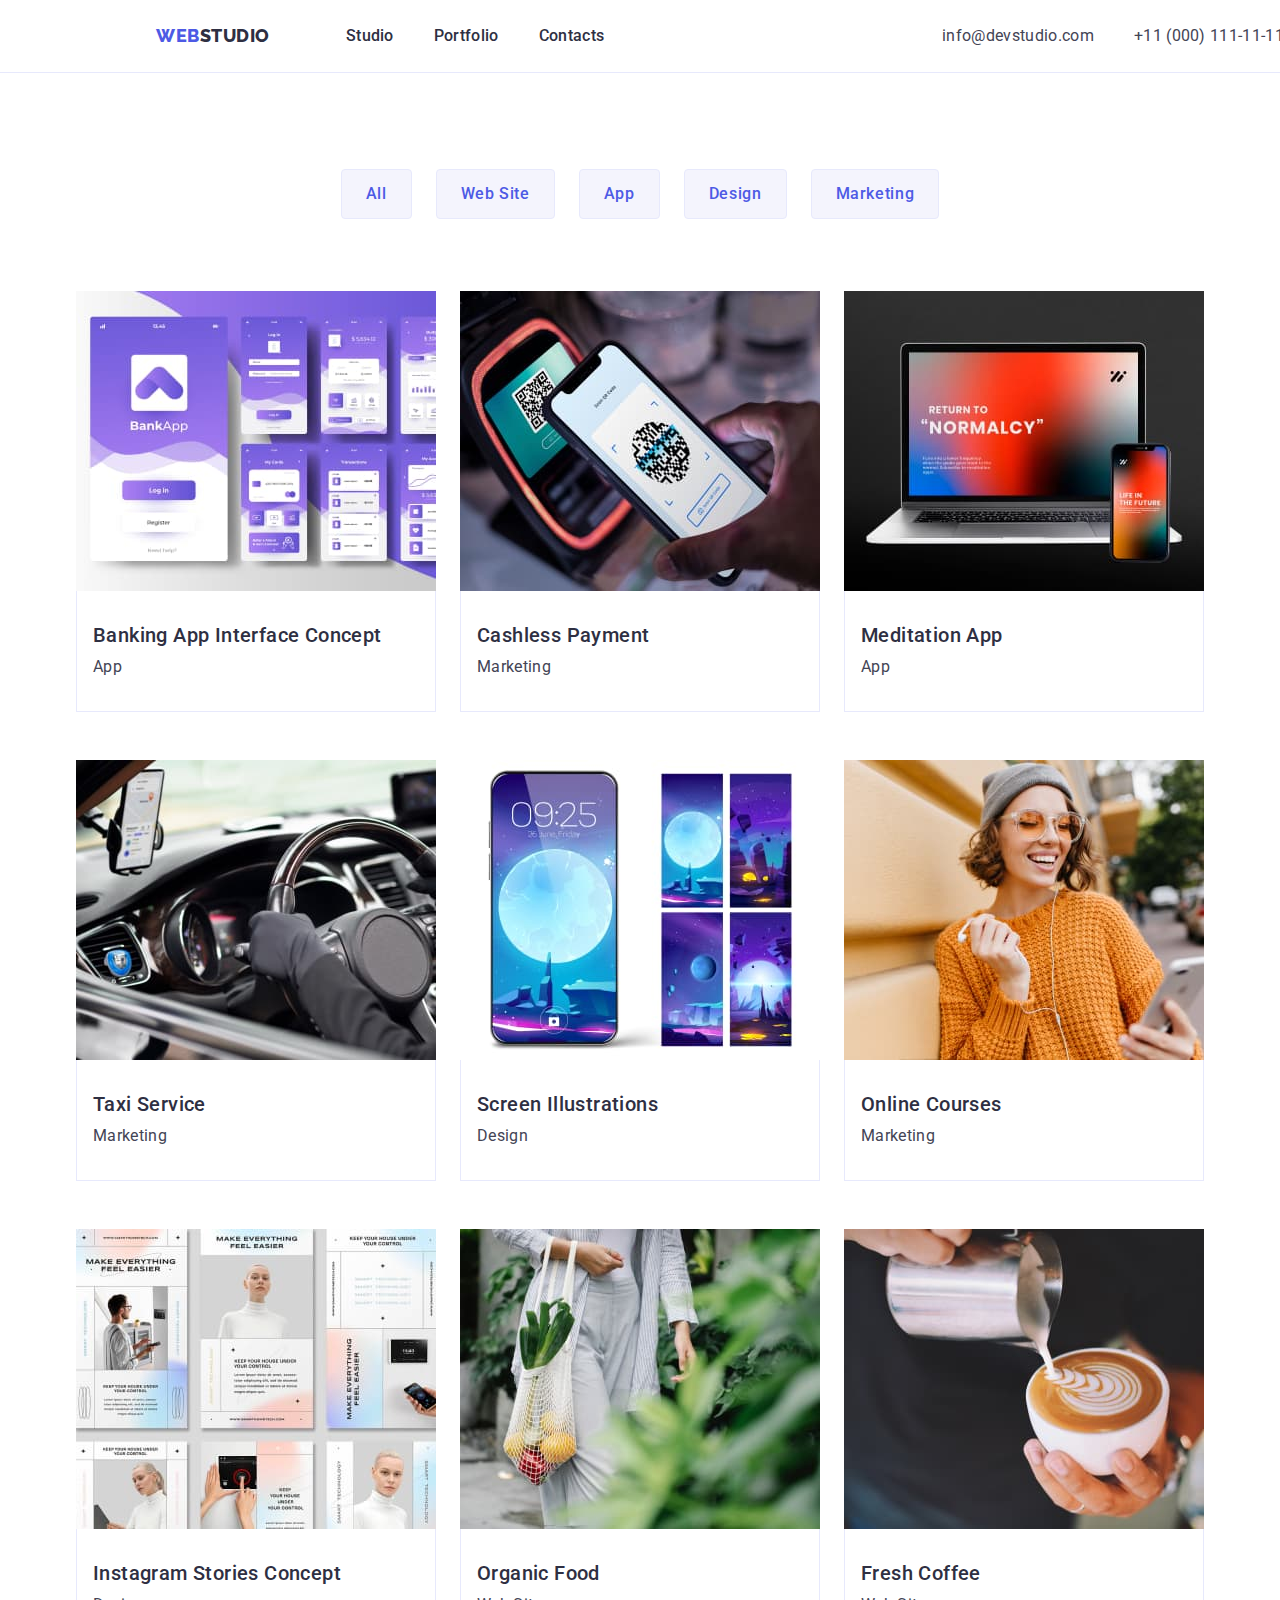
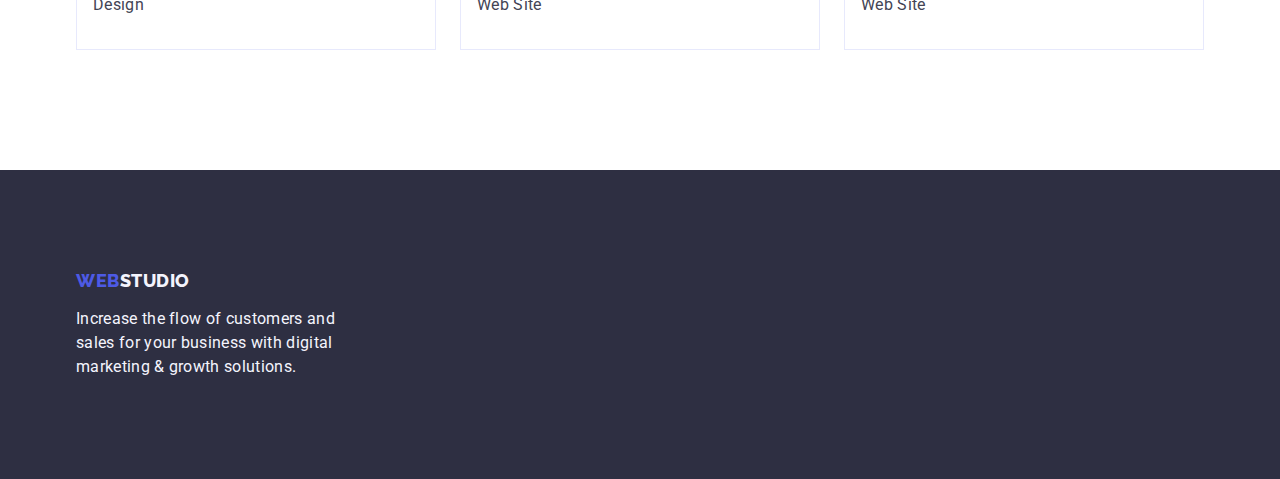
==== portfolio.html @ 5a043e8c "new age" ====
<!DOCTYPE html>
<html lang="en">
<head>
    <meta charset="UTF-8">
    <meta http-equiv="X-UA-Compatible" content="IE=edge">
    <meta name="viewport" content="width=device-width, initial-scale=1.0">
    <title>Portfolio</title>
    <link rel="preconnect" href="https://fonts.googleapis.com">
<link rel="preconnect" href="https://fonts.gstatic.com" crossorigin>
<link href="https://fonts.googleapis.com/css2?family=Montserrat:wght@400;700&family=Raleway:wght@800&family=Roboto:wght@400;500;700&display=swap" rel="stylesheet">
<link rel="stylesheet" href="https://cdn.jsdelivr.net/npm/modern-normalize@2.0.0/modern-normalize.min.css">
    <link rel="stylesheet" href="./css/styles.css" />
</head>
    <body class="body">
        <header class="header">
            <div class="container flex">
            <nav class="navigation ">
            <a href="./index.html" class="first-logo logo-text link">Web<span class="second-logo link">Studio</span></a>
                <ul class="header-list list" >
                    <li class="nav-item"><a href="./index.html" class="link-list link">Studio</a></li>
                    <li class="nav-item"><a href="./portfolio.html" class="link-list link">Portfolio</a></li>
                    <li class="nav-item"><a href="" class="link-list link">Contacts</a></li>
                </ul>
            </nav>
            <address class="adress">
                <ul class="adress-list list">
                <li class="adress-list-item "><a href="mailto:info@devstudio.com" class="contact-adress-link link adress-link ">info@devstudio.com</a></li>
    
            <li class="adress-list-item"><a href="tel:+110001111111" class="contact-adress-link link adress-link ">+11 (000) 111-11-11</a></li>
            </ul>
            </address></div>
        </header>
    <main class="main-content">
        <section class="content  ">
            <div class="button-box container  ">
        <h1 class="visually-hidden">Portfolio cards</h1>
    <ul class="content-button-list flex  list">
        <li class="content-button-item"><button type="button" class="content-button ">All</button></li>
        <li class="content-button-item"><button type="button" class="content-button ">Web Site</button></li>
        <li class="content-button-item"><button type="button" class="content-button ">App</button></li>
        <li class="content-button-item"><button type="button" class="content-button ">Design</button></li>
        <li class="content-button-item"><button type="button" class="content-button ">Marketing</button></li>
    </ul>
    <ul class="content-list flex list">
        <li class="content-item">
            <a href="" class="content-link link"><img src="./images/bank-illustrations.jpg" alt="interface-concept" width="360" class="content-img ">
            <div class="content-box"> <h2 class="content-title  title-list" >Banking App Interface Concept</h2>
                <p class="content-text  text-list">App</p></div></a>
        </li>
        <li class="content-item">
            <a href="" class="content-link link"><img src="./images/payment.jpg" alt="mobile payment" width="360" class="content-img ">
                <div class="content-box"><h2 class="content-title  title-list">Cashless Payment</h2>
                <p class="content-text  text-list">Marketing</p></div></a>
            
        </li>
        <li class="content-item">
        <a href="" class="content-link link"> <img src="./images/meditation.jpg" alt="macbook and iphone" width="360" class="content-img ">
            <div class="content-box">
                <h2 class="content-title  title-list">Meditation App</h2>
            <p class="content-text  text-list">App</p></div></a>       
        </li>
    
        <li class="content-item">
        <a href="" class="content-link link"><img src="./images/driver.jpg" alt="car steering wheel" width="360" class="content-img ">
            <div class="content-box">
                <h2 class="content-title  title-list">Taxi Service</h2>
            <p class="content-text  text-list">Marketing</p></div></a> 
        </li>
        <li class="content-item">
            <a href="" class="content-link link"><img src="./images/scr-illustration.jpg" alt="screen illustrations" width="360" class="content-img ">
                <div class="content-box"><h2 class="content-title  title-list">Screen Illustrations</h2>
                <p class="content-text  text-list">Design</p></div></a>
            
        </li>
        <li class="content-item">
            <a href="" class="content-link link"><img src="./images/courses.jpg" alt="woman and iphone" width="360" class="content-img ">
                <div class="content-box"><h2 class="content-title title-list">Online Courses</h2>
                <p class="content-text text-list">Marketing</p></div></a>
        </li>
        <li class="content-item">
            <a href="" class="content-link link"><img src="./images/insta-stories.jpg" alt="stories-concept" width="360" class="content-img ">
                <div class="content-box"><h2 class="content-title  title-list">Instagram Stories Concept</h2>
                <p class="content-text  text-list">Design</p></div></a>
            
        </li>
        <li class="content-item">
            <a href="" class="content-link link"><img src="./images/food.jpg" alt="food" width="360" class="content-img ">
            <div class="content-box"> <h2 class="content-title  title-list">Organic Food</h2>
                <p class="content-text  text-list">Web Site</p></div></a>
            
        </li>
        <li class="content-item">
            <a href="" class="content-link link"><img src="./images/coffe.jpg" alt="coffee" width="360" class="content-img ">
                <div class="content-box"><h2 class="content-title  title-list">Fresh Coffee</h2>
                <p class="content-text  text-list">Web Site</p></div></a>
            
        </li>
    </ul> 
            </div>
</section>
    </main>
    <footer class="footer">
        <div class="container flex footer-box">
                <a href="./index.html" class="footer-first-logo logo-text link">Web<span class="footer-second-logo ">Studio</span></a>
                <p class="footer-text text-list ">Increase the flow of customers and sales for your business with digital marketing & growth solutions.</p>
        </div>
    </footer>
</body>
</html>
---- css/styles.css ----
:root {
  --primary-brand: #4d5ae5;
  --dark: #2e2f42;
  --success: #31d0aa;
  --hero-background: #2e2f42;
  --light: #f4f4fd;
  --white-background: #ffffff;
  --text: #434455;
  --subtle-text: #8e8f99;
  --avctive: #404bbf;
  --accent: #e7e9fc;
  --modal-overlay: #2e2f42;
  --modal-background: #fcfcfc;
}
p,
h1,
h2,
h3,
h4,
h5,
h6 {
  margin: 0;
}
ul,
ol {
  margin: 0;
  padding: 0;
}
img {
  display: block;
}
.flex {
  display: flex;
  align-items: center;
  justify-content: center;
}
.list {
  list-style: none;
}
.link {
  text-decoration: none;
}

body {
  font-family: "Roboto", sans-serif;
  background: var(--white-background);
  color: var(--text);
}
.container {
  width: 1158px;
  padding: 0 15px;
  margin: 0 auto;
}
.section {
  padding-top: 120px;
  padding-bottom: 120px;
}
.header {
  width: 1440px;
  margin-left: auto;
  margin-right: auto;
  border-bottom: 1px solid #e7e9fc;
}
.content-body {
  font-family: "Roboto", sans-serif;
  color: var(--text);
}
.hero-box {
  flex-direction: column;
}
.benefits-box {
  flex-direction: column;
}
.users-box {
  flex-direction: column;
}
.content {
  padding: 96px 0 120px 0;
}

.navigation {
  display: flex;
  align-items: center;
}

.nav-item:not(:last-child) {
  margin-right: 40px;
}

.adress {
  font-style: normal;
}
.adress-link {
  line-height: 1.5;
  letter-spacing: 0.02em;
  color: var(--text);
}

.title-list {
  font-weight: 500;
  font-size: 20px;
  line-height: 1.2;
  letter-spacing: 0.02em;
  color: var(--hero-background);
}
.text-list {
  line-height: 1.5;
  letter-spacing: 0.02em;
  color: var(--text);
}
.titles {
  font-size: 36px;
  line-height: 1.11;
  text-align: center;
  letter-spacing: 0.02em;
  text-transform: capitalize;
  color: var(--dark);
}
/* Header */

.header-list {
  display: flex;
  padding: 0;
  width: calc((1128+3 * 24) / 7);
  margin-right: 332px;
}

.first-logo {
    align-items: center;
    margin-right: 76px;
    font-family: "Raleway", sans-serif;
    font-weight: 800;
    font-size: 18px;
    line-height: 1.17;
    letter-spacing: 0.03em;
    text-transform: uppercase;
    display: inline-block;
    color: var(--primary-brand);
}
.second-logo {
  color: var(--dark);
}
.link-list {
  display: block;
  padding-top: 24px;
  padding-bottom: 24px;
  color: var(--dark);

  font-weight: 500;
  line-height: 1.5;
  letter-spacing: 0.02em;
}
.adress {
  margin-left: auto;
}
.adress-list {
  display: flex;
  gap: 40px;
  padding: 0;
}

.nav-item :hover,
.nav-item :focus {
  color: var(--avctive);
}

.adress-list-item :hover,
.adress-list-item :focus {
  color: var(--avctive);
}
.visually-hidden {
  position: absolute;
  width: 1px;
  height: 1px;
  margin: -1px;
  border: 0;
  padding: 0;
  white-space: nowrap;
  clip-path: inset(100%);
  clip: rect(0 0 0 0);
  overflow: hidden;
}
/* Hero */
.hero-title {
  text-align: center;
}

.hero {
  padding: 188px 0;
  background-color: var(--hero-background);
}
.hero-title {
  font-size: 56px;
  line-height: 1.07;
  text-align: center;
  letter-spacing: 0.02em;
  color: var(--white-background);
  max-width: 496px;
}
.btn-hero {
  font-family: inherit;
  font-weight: 500;
  font-size: 16px;
  line-height: 1.5;
  letter-spacing: 0.04em;
  color: var(--white-background);
  background-color: var(--primary-brand);
  cursor: pointer;
  margin-top: 48px;
  display: inline-block;
  padding: 16px 32px;
  border-radius: 4px;
  border: 0;
  min-width: 169px;
}
.btn-hero:hover,
.btn-hero:focus {
  background-color: var(--avctive);
}
/* Advances */
.advances-list-item:not(:last-child) {
  margin-right: 24px;
}
.advances-title-item {
  margin-bottom: 8px;
}
.advances-list-item {
  width: 264px;
}

/* benefits */
.benefits {
  padding-top: 0;
}
.benefits-title {
  margin-bottom: 72px;
}
.benefits-item:not(:last-child) {
  margin-right: 24px;
}

/* Users */

.users {
  background: var(--light);
}
.users-item {
  background: var(--white-background);
}
.users-item:not(:last-child) {
  margin-right: 24px;
}
.users-item {
  flex-direction: column;
  border-radius: 0px 0px 4px 4px;
}
.users-content-box {
  padding: 32px 16px;
  text-align: center;
  width: 232px;
}

.users-title-item {
  margin-bottom: 8px;
  text-align: center;
}
.users-title {
  margin-bottom: 72px;
}

/* Footer */
.footer-first-logo {
    color: var(--primary-brand);
    margin-bottom: 16px;
    display: inline-block;
    align-items: center;
    font-family: "Raleway", sans-serif;
    font-weight: 800;
    font-size: 18px;
    line-height: 1.17;
    letter-spacing: 0.03em;
    text-transform: uppercase;
}
.footer-second-logo {
  color: var(--light);
}
.footer {
  background: var(--hero-background);
  padding: 100px 0;
}
.footer-text {
  color: var(--light);
  max-width: 264px;
}
/* button content */
.content-button {
  font-family: inherit;
  font-weight: 500;
  font-size: 16px;
  line-height: 1.5;
  letter-spacing: 0.04em;
  color: var(--primary-brand);
  background: var(--light);
  cursor: pointer;
  display: inline-block;
  padding: 12px 24px;
  border-radius: 4px;
  border: 1px solid var(--accent);
}
.content-button:hover,
.content-button:focus {
  color: var(--white-background);
  background: var(--avctive);
  border: 1px solid transparent;
}
.content-button-list {
  margin-bottom: 72px;
}
.footer-box {
  flex-direction: column;
  align-items: flex-start;
}

.content-button-item {
  flex-direction: raw;
}
.content-button-item:not(:last-child) {
  margin-right: 24px;
}

.content-list {
  flex-wrap: wrap;
}
.content-item {
  width: calc((100% - 48px) / 3);
  margin-right: 24px;
  margin-bottom: 48px;
}
.content-item:nth-child(3n) {
  margin-right: 0;
}
.content-item:nth-last-child(-n + 3) {
  margin-bottom: 0;
}
.content-link {
  margin-bottom: 32px;
}
.content-box {
  padding: 32px 16px;
  border: 1px solid #e7e9fc;
  border-top: none;
}

.content-title {
  margin-bottom: 8px;
}
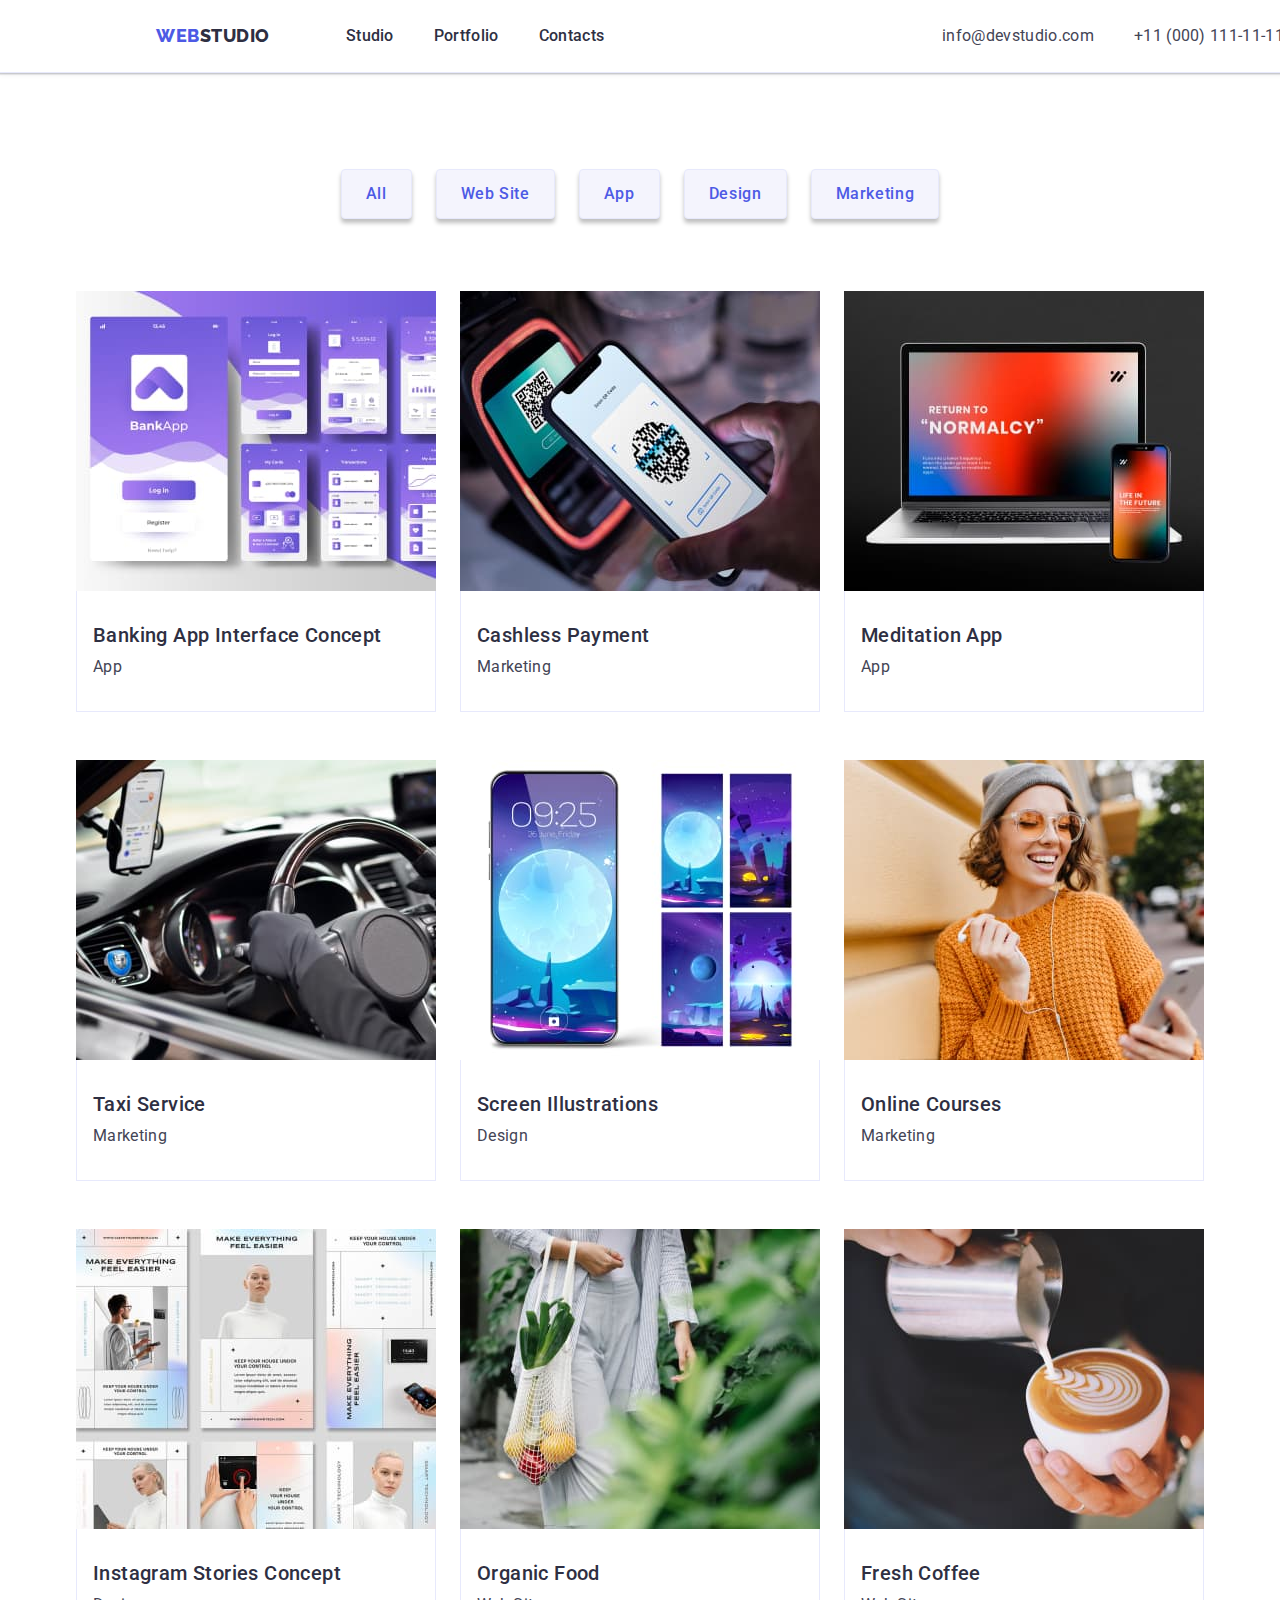
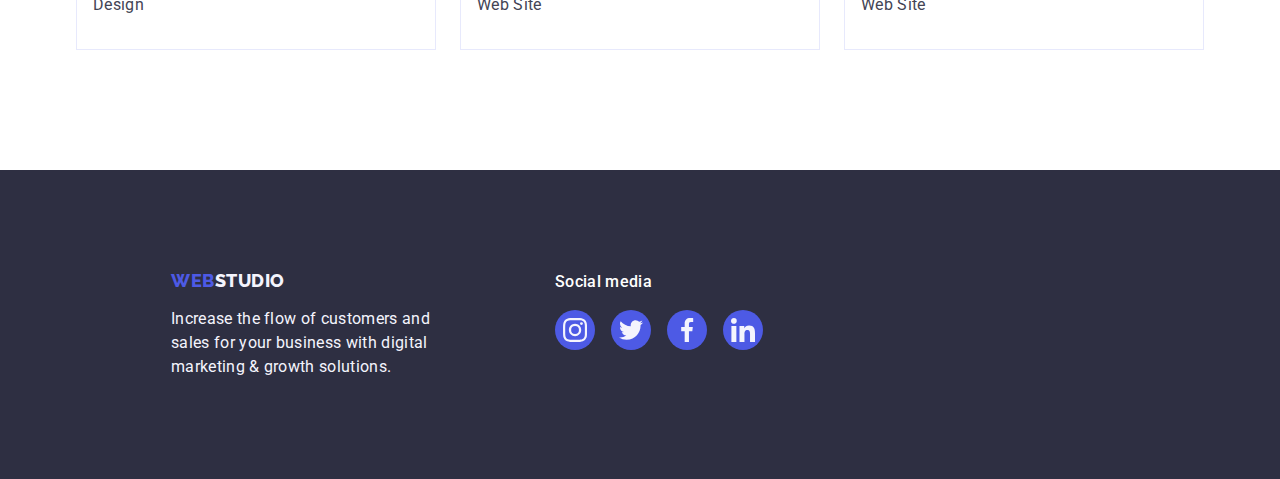
==== commit 661d3e57: "wq" ====
--- a/portfolio.html
+++ b/portfolio.html
@@ -99,11 +99,57 @@
             </div>
 </section>
     </main>
-    <footer class="footer">
-        <div class="container flex footer-box">
-                <a href="./index.html" class="footer-first-logo logo-text link">Web<span class="footer-second-logo ">Studio</span></a>
-                <p class="footer-text text-list ">Increase the flow of customers and sales for your business with digital marketing & growth solutions.</p>
-        </div>
-    </footer>
+    <footer class="footer ">
+        <div class="container footer-box">
+            <div class="footer-logo">
+                    <a href="./index.html" class="footer-first-logo  link">Web<span class="footer-second-logo ">Studio</span></a>
+                    <p class="footer-text text-list ">Increase the flow of customers and sales for your business with digital marketing & growth solutions.</p>
+                </div>
+
+                <div class="footer-link">
+                    <p class="footer-text text-list text-media">Social media</p>
+                        <ul class="social-list list flex">
+                            <li class="social-list-item">
+                                <a href="" class="social-link footer-social-link  link"
+                                target="_blank"
+                                rel="noopener noreferrer">
+                                    <svg class="social-icon" height="24" width="24">
+                                        <use href="./images/icons.svg#icon-instagram"></use>
+                                    </svg>
+                                </a>
+                            </li>
+                            <li class="social-list-item">
+                                <a href="" class="social-link footer-social-link link"
+                                target="_blank"
+                                rel="noopener noreferrer">
+                                    <svg class="social-icon" height="24" width="24">
+                                        <use href="./images/icons.svg#icon-twitter"></use>
+                                    </svg>
+                                </a>
+                            </li>
+                            <li class="social-list-item">
+                                <a href="" class="social-link footer-social-link link"
+                                target="_blank"
+                                rel="noopener noreferrer">
+                                    <svg class="social-icon" height="24" width="24">
+                                        <use href="./images/icons.svg#icon-facebook"></use>
+                                    </svg>
+                                </a>
+                            </li>
+                            <li class="social-list-item">
+                                <a href="" class="social-link footer-social-link link"
+                                target="_blank"
+                                rel="noopener noreferrer">
+                                    <svg class="social-icon" height="24" width="24" >
+                                        <use href="./images/icons.svg#icon-linkedin"></use>
+                                    </svg>
+                                </a>
+                            </li>
+                        </ul>
+                    </div>
+
+                </div>
+
+        </footer>
 </body>
 </html>
--- a/css/styles.css
+++ b/css/styles.css
@@ -60,6 +60,9 @@
   margin-left: auto;
   margin-right: auto;
   border-bottom: 1px solid #e7e9fc;
+  box-shadow: 0 2px 1px rgba(46, 47, 66, 0.08),
+  0 1px 1px rgba(46, 47, 66, 0.16),
+  0 1px 6px rgba(46, 47, 66, 0.08);
 }
 .content-body {
   font-family: "Roboto", sans-serif;
@@ -186,8 +189,15 @@
 }
 
 .hero {
+  max-width: 1440px;
+  margin-left: auto;
+  margin-right: auto;
   padding: 188px 0;
-  background-color: var(--hero-background);
+  background-image: linear-gradient(rgba(46, 47, 66, 0.7),rgba(46, 47, 66, 0.7)), url("../images/bg-img.jpg");
+ background-repeat: no-repeat;
+ background-color:rgba(0, 0, 0, 0.25);
+ background-size:cover;
+ background-position: center;
 }
 .hero-title {
   font-size: 56px;
@@ -227,7 +237,22 @@
 .advances-list-item {
   width: 264px;
 }
-
+.advances-icon-link {
+
+}
+.advances-icon-box {
+  background-color: var(--light);
+  width: 264px;
+  height: 112px;
+  border-radius: 4px;
+  display: flex;
+  align-items: center;
+  justify-content: center;
+  margin-bottom: 8px;
+}
+.advances-icon {
+margin: auto ;
+}
 /* benefits */
 .benefits {
   padding-top: 0;
@@ -239,25 +264,33 @@
   margin-right: 24px;
 }
 
+
 /* Users */
 
 .users {
   background: var(--light);
 }
-.users-item {
-  background: var(--white-background);
-}
+
 .users-item:not(:last-child) {
   margin-right: 24px;
 }
 .users-item {
   flex-direction: column;
   border-radius: 0px 0px 4px 4px;
+  background: var(--white-background);
+  box-shadow: 0 1px 6px 0 rgba(46, 47, 66, 0.08) ,
+  0 1px 1px rgba(46, 47, 66, 0.16),
+  0 2px 1px rgba(46, 47, 66, 0.08);
+
+
 }
 .users-content-box {
   padding: 32px 16px;
   text-align: center;
-  width: 232px;
+  width: 264px;
+}
+.users-text {
+  margin-bottom: 8px;
 }
 
 .users-title-item {
@@ -267,6 +300,55 @@
 .users-title {
   margin-bottom: 72px;
 }
+.social-list-item {
+  width: 40px;
+  height: 40px;
+}
+
+.social-link {
+  width: 100%;
+  height: 100%;
+  background-color:var(--primary-brand);
+  border-radius: 50%;
+  display:flex;
+  align-items: center;
+  justify-content: center;
+}
+.social-link:hover,
+.social-link:focus {
+  background-color:var(--avctive);
+  
+}
+/* Customers */
+.customers-title {
+  margin-bottom: 72px;
+}
+.customers-list {
+  gap: 24px;
+}
+.customers-item {
+  width: calc((100% - 120px)/6);
+  height: 88px;
+}
+.customers-link {
+  width: 100%;
+  height: 100%;
+  border: 1px solid var(--subtle-text);
+  display: flex;
+  border-radius: 4px;
+  justify-content: center;
+  align-items: center;
+  color: var(--subtle-text);
+}
+.customers-link:hover,
+.customers-link:focus{
+  color: var(--avctive);
+  border-color: var(--avctive);
+}
+.customers-icon {
+  fill:currentColor;
+}
+
 
 /* Footer */
 .footer-first-logo {
@@ -281,6 +363,9 @@
     letter-spacing: 0.03em;
     text-transform: uppercase;
 }
+.footer-logo {
+  margin-right: 120px;
+}
 .footer-second-logo {
   color: var(--light);
 }
@@ -288,9 +373,30 @@
   background: var(--hero-background);
   padding: 100px 0;
 }
+.footer-social-link:hover,
+.footer-social-link:focus {
+  background-color: #31d0aa;
+
+}
+.customers-icon {
+  fill: var(--light);
+}
 .footer-text {
   color: var(--light);
   max-width: 264px;
+}
+.text-media {
+  margin-bottom: 16px;
+  font-weight: 500;
+  color: var(--white-background);
+}
+.footer-box {
+  display: flex;
+  align-items: baseline;
+  margin-left: 156px;
+}
+.social-list {
+  gap: 16px; 
 }
 /* button content */
 .content-button {
@@ -306,21 +412,20 @@
   padding: 12px 24px;
   border-radius: 4px;
   border: 1px solid var(--accent);
+  box-shadow: 0 4px 4px rgba(0, 0, 0, 0.25);
 }
 .content-button:hover,
 .content-button:focus {
   color: var(--white-background);
   background: var(--avctive);
   border: 1px solid transparent;
+  box-shadow: 0 3px 1px rgba(0, 0, 0, 0.1),
+  0 2px 1px rgba(0, 0, 0, 0.08),
+  0 2px 2px rgba(0, 0, 0, 0.12);
 }
 .content-button-list {
   margin-bottom: 72px;
 }
-.footer-box {
-  flex-direction: column;
-  align-items: flex-start;
-}
-
 .content-button-item {
   flex-direction: raw;
 }
@@ -336,6 +441,12 @@
   margin-right: 24px;
   margin-bottom: 48px;
 }
+.content-item:hover,
+.content-item:focus {
+  box-shadow: 0 1px 6px rgba(46, 47, 66, 0.08),
+  0 1px 1px rgba(46, 47, 66, 0.16),
+  0 2px 1px rgba(46, 47, 66, 0.08);   
+}
 .content-item:nth-child(3n) {
   margin-right: 0;
 }
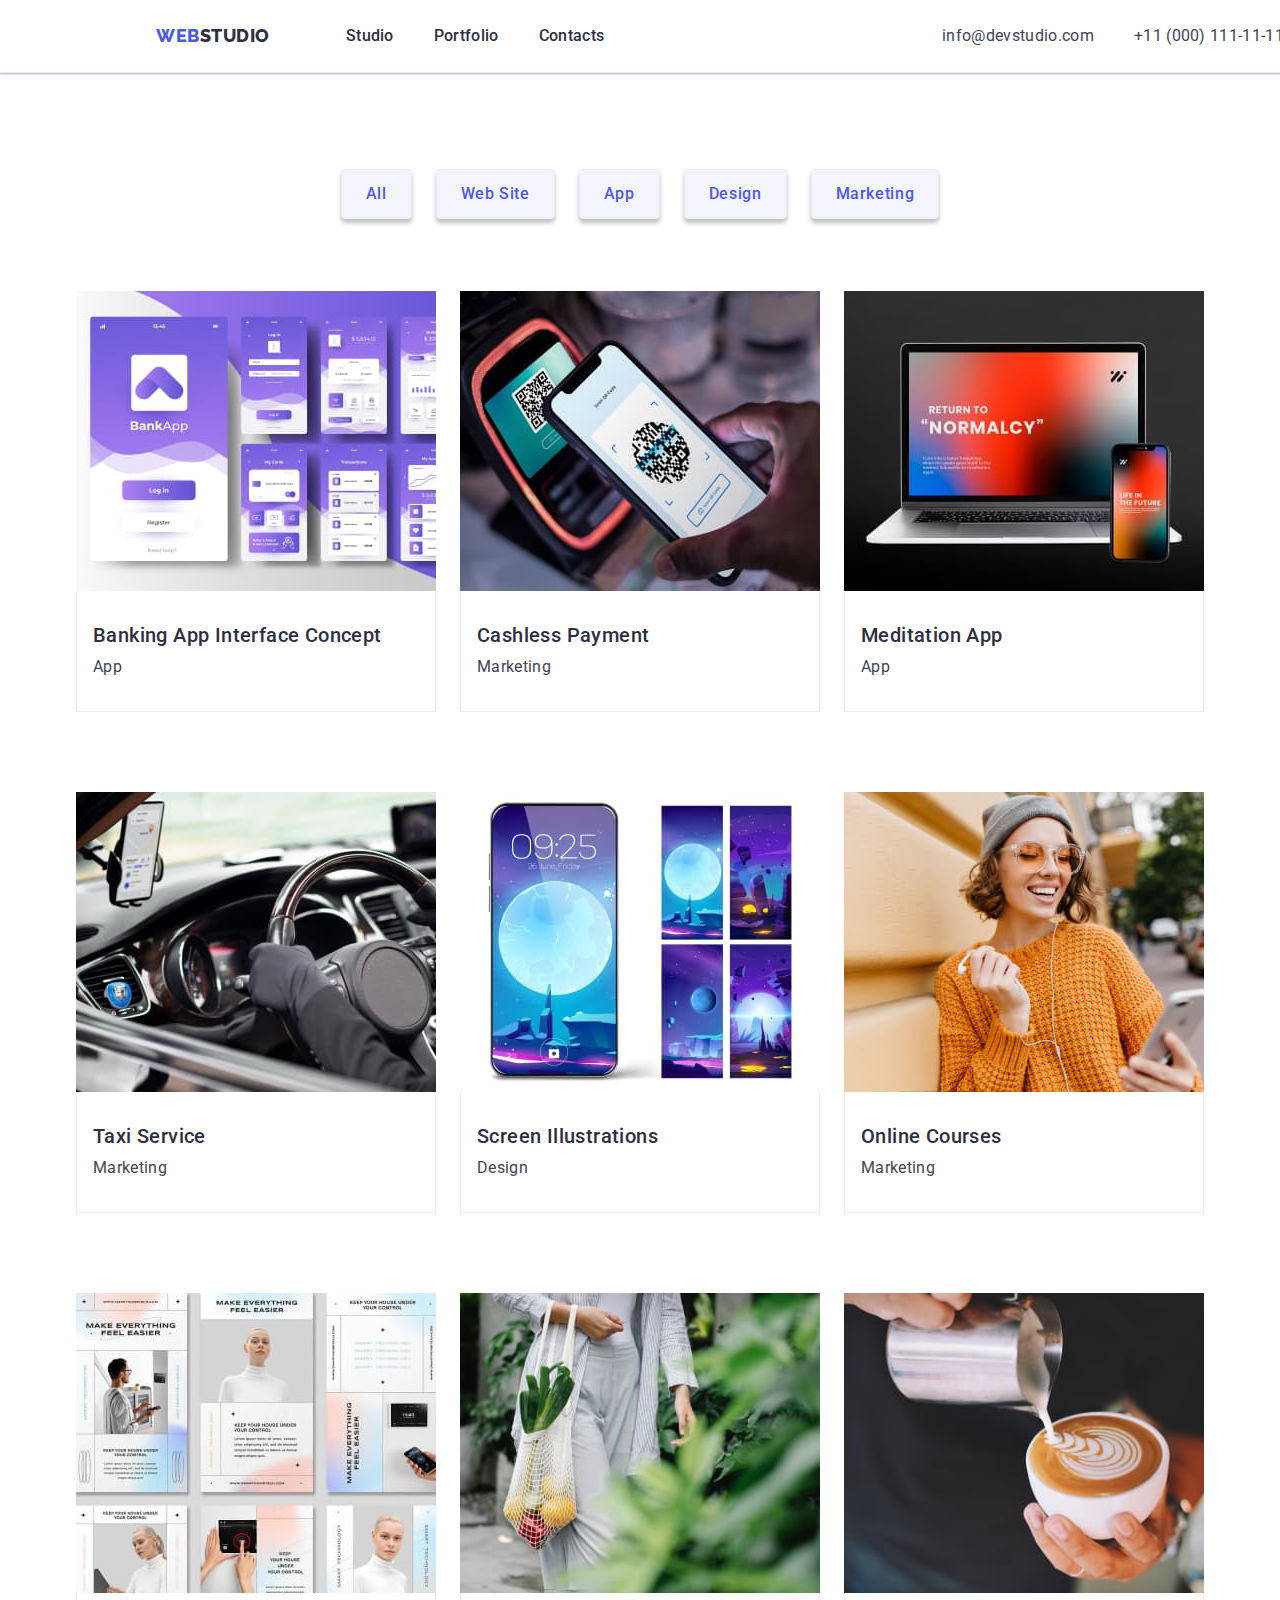
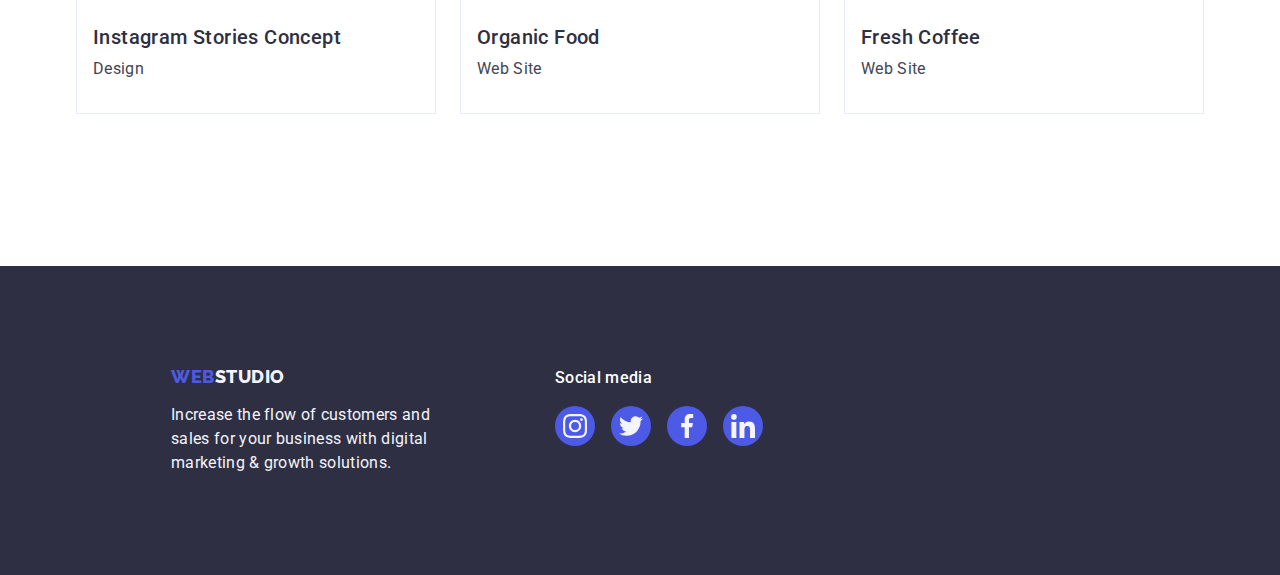
==== commit 7ac2ab73: "lp" ====
--- a/portfolio.html
+++ b/portfolio.html
@@ -108,7 +108,7 @@
 
                 <div class="footer-link">
                     <p class="footer-text text-list text-media">Social media</p>
-                        <ul class="social-list list flex">
+                        <ul class="footer-social-list list flex">
                             <li class="social-list-item">
                                 <a href="" class="social-link footer-social-link  link"
                                 target="_blank"
--- a/css/styles.css
+++ b/css/styles.css
@@ -304,6 +304,9 @@
   width: 40px;
   height: 40px;
 }
+.social-list {
+  gap: 24px;
+}
 
 .social-link {
   width: 100%;
@@ -344,6 +347,11 @@
 .customers-link:focus{
   color: var(--avctive);
   border-color: var(--avctive);
+}
+.customers-icon:hover,
+.customers-icon:focus {
+  color: var(--avctive);
+
 }
 .customers-icon {
   fill:currentColor;
@@ -366,6 +374,7 @@
 .footer-logo {
   margin-right: 120px;
 }
+
 .footer-second-logo {
   color: var(--light);
 }
@@ -376,11 +385,8 @@
 .footer-social-link:hover,
 .footer-social-link:focus {
   background-color: #31d0aa;
-
-}
-.customers-icon {
-  fill: var(--light);
-}
+}
+
 .footer-text {
   color: var(--light);
   max-width: 264px;
@@ -395,8 +401,11 @@
   align-items: baseline;
   margin-left: 156px;
 }
-.social-list {
-  gap: 16px; 
+.footer-social-list {
+  gap: 16px;
+}
+.social-icon {
+  fill: var(--light);
 }
 /* button content */
 .content-button {
@@ -426,9 +435,7 @@
 .content-button-list {
   margin-bottom: 72px;
 }
-.content-button-item {
-  flex-direction: raw;
-}
+
 .content-button-item:not(:last-child) {
   margin-right: 24px;
 }
@@ -441,12 +448,6 @@
   margin-right: 24px;
   margin-bottom: 48px;
 }
-.content-item:hover,
-.content-item:focus {
-  box-shadow: 0 1px 6px rgba(46, 47, 66, 0.08),
-  0 1px 1px rgba(46, 47, 66, 0.16),
-  0 2px 1px rgba(46, 47, 66, 0.08);   
-}
 .content-item:nth-child(3n) {
   margin-right: 0;
 }
@@ -454,7 +455,14 @@
   margin-bottom: 0;
 }
 .content-link {
+  display: block;
   margin-bottom: 32px;
+}
+.content-link:hover,
+.content-link:focus {
+  box-shadow: 0px 1px 6px rgba(46, 47, 66, 0.08),
+  0px 1px 1px rgba(46, 47, 66, 0.16),
+  0px 2px 1px rgba(46, 47, 66, 0.08);
 }
 .content-box {
   padding: 32px 16px;
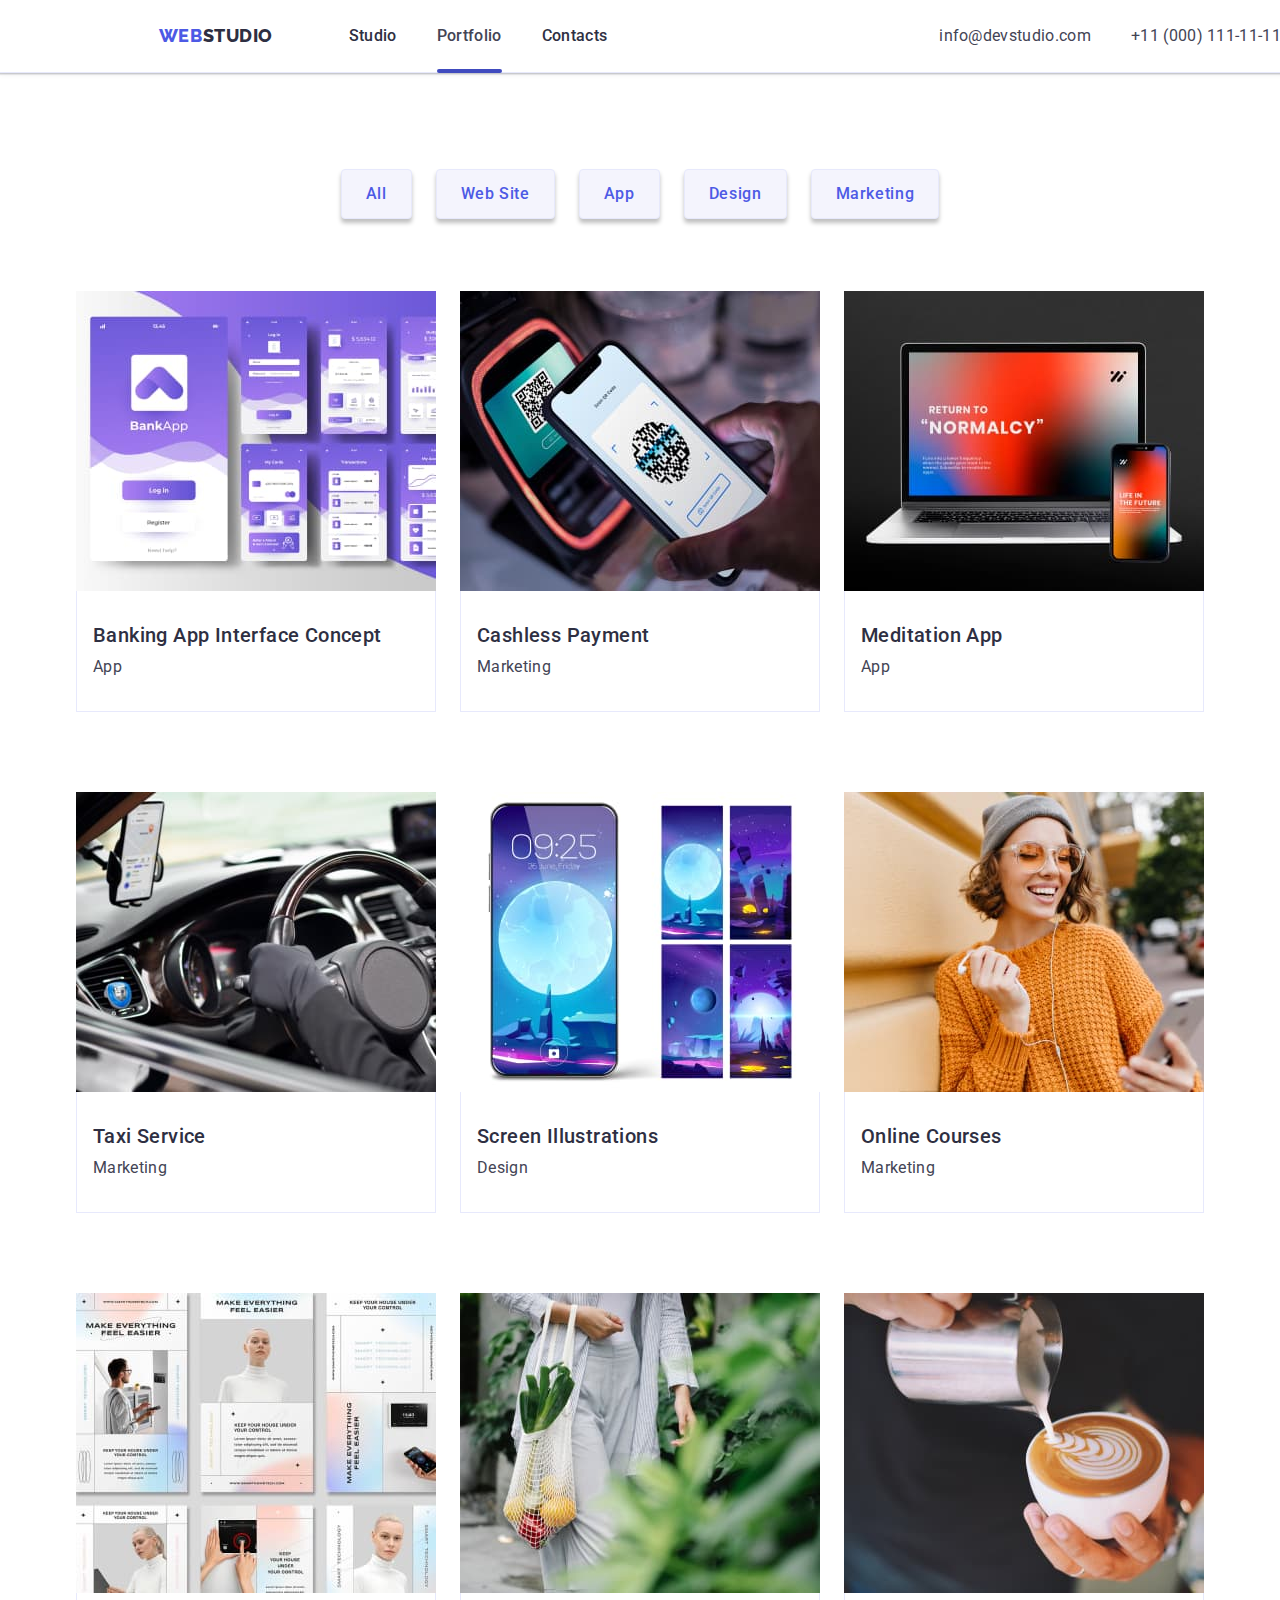
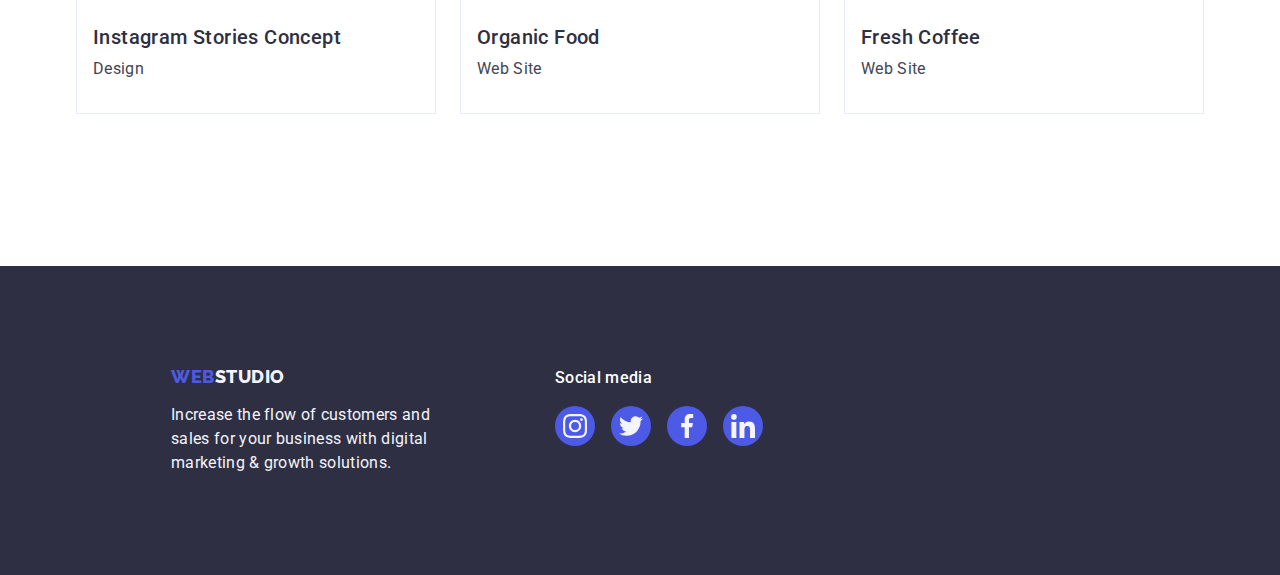
==== commit e174c40a: "last" ====
--- a/portfolio.html
+++ b/portfolio.html
@@ -17,8 +17,8 @@
             <nav class="navigation ">
             <a href="./index.html" class="first-logo logo-text link">Web<span class="second-logo link">Studio</span></a>
                 <ul class="header-list list" >
-                    <li class="nav-item"><a href="./index.html" class="link-list link">Studio</a></li>
-                    <li class="nav-item"><a href="./portfolio.html" class="link-list link">Portfolio</a></li>
+                    <li class="nav-item"><a href="./index.html" class="link-list link ">Studio</a></li>
+                    <li class="nav-item"><a href="./portfolio.html" class="link-list link current">Portfolio</a></li>
                     <li class="nav-item"><a href="" class="link-list link">Contacts</a></li>
                 </ul>
             </nav>
@@ -43,54 +43,88 @@
     </ul>
     <ul class="content-list flex list">
         <li class="content-item">
-            <a href="" class="content-link link"><img src="./images/bank-illustrations.jpg" alt="interface-concept" width="360" class="content-img ">
+            <a href="" class="content-link link">
+                <div class="box-image">
+                    <img src="./images/bank-illustrations.jpg" alt="interface-concept" width="360" class="content-img ">
+                <p class="cover-text">14 Stylish and User-Friendly App Design Concepts · Task Manager App · Calorie Tracker App · Exotic Fruit Ecommerce App · Cloud Storage App</p></div>
             <div class="content-box"> <h2 class="content-title  title-list" >Banking App Interface Concept</h2>
                 <p class="content-text  text-list">App</p></div></a>
         </li>
         <li class="content-item">
-            <a href="" class="content-link link"><img src="./images/payment.jpg" alt="mobile payment" width="360" class="content-img ">
+            <a href="" class="content-link link">
+                <div class="box-image">
+                    <img src="./images/payment.jpg" alt="mobile payment" width="360" class="content-img ">
+                <p class="cover-text">14 Stylish and User-Friendly App Design Concepts · Task Manager App · Calorie Tracker App · Exotic Fruit Ecommerce App · Cloud Storage App</p></div>
                 <div class="content-box"><h2 class="content-title  title-list">Cashless Payment</h2>
                 <p class="content-text  text-list">Marketing</p></div></a>
             
         </li>
         <li class="content-item">
-        <a href="" class="content-link link"> <img src="./images/meditation.jpg" alt="macbook and iphone" width="360" class="content-img ">
+        <a href="" class="content-link link">
+            <div class="box-image"> 
+                <img src="./images/meditation.jpg" alt="macbook and iphone" width="360" class="content-img ">
+                <p class="cover-text">14 Stylish and User-Friendly App Design Concepts · Task Manager App · Calorie Tracker App · Exotic Fruit Ecommerce App · Cloud Storage App</p>
+            </div>
             <div class="content-box">
                 <h2 class="content-title  title-list">Meditation App</h2>
             <p class="content-text  text-list">App</p></div></a>       
         </li>
     
         <li class="content-item">
-        <a href="" class="content-link link"><img src="./images/driver.jpg" alt="car steering wheel" width="360" class="content-img ">
+        <a href="" class="content-link link">
+            <div class="box-image">
+                <img src="./images/driver.jpg" alt="car steering wheel" width="360" class="content-img ">
+                <p class="cover-text">14 Stylish and User-Friendly App Design Concepts · Task Manager App · Calorie Tracker App · Exotic Fruit Ecommerce App · Cloud Storage App</p>
+            </div>
             <div class="content-box">
                 <h2 class="content-title  title-list">Taxi Service</h2>
             <p class="content-text  text-list">Marketing</p></div></a> 
         </li>
         <li class="content-item">
-            <a href="" class="content-link link"><img src="./images/scr-illustration.jpg" alt="screen illustrations" width="360" class="content-img ">
+            <a href="" class="content-link link">
+                <div class="box-image">
+                    <img src="./images/scr-illustration.jpg" alt="screen illustrations" width="360" class="content-img ">
+                    <p class="cover-text">14 Stylish and User-Friendly App Design Concepts · Task Manager App · Calorie Tracker App · Exotic Fruit Ecommerce App · Cloud Storage App</p>
+                </div>
                 <div class="content-box"><h2 class="content-title  title-list">Screen Illustrations</h2>
                 <p class="content-text  text-list">Design</p></div></a>
             
         </li>
         <li class="content-item">
-            <a href="" class="content-link link"><img src="./images/courses.jpg" alt="woman and iphone" width="360" class="content-img ">
+            <a href="" class="content-link link">
+                <div class="box-image">
+                    <img src="./images/courses.jpg" alt="woman and iphone" width="360" class="content-img ">
+                    <p class="cover-text">14 Stylish and User-Friendly App Design Concepts · Task Manager App · Calorie Tracker App · Exotic Fruit Ecommerce App · Cloud Storage App</p>
+                </div>
                 <div class="content-box"><h2 class="content-title title-list">Online Courses</h2>
                 <p class="content-text text-list">Marketing</p></div></a>
         </li>
         <li class="content-item">
-            <a href="" class="content-link link"><img src="./images/insta-stories.jpg" alt="stories-concept" width="360" class="content-img ">
+            <a href="" class="content-link link">
+                <div class="box-image">
+                    <img src="./images/insta-stories.jpg" alt="stories-concept" width="360" class="content-img ">
+                    <p class="cover-text">14 Stylish and User-Friendly App Design Concepts · Task Manager App · Calorie Tracker App · Exotic Fruit Ecommerce App · Cloud Storage App</p>
+                </div>
                 <div class="content-box"><h2 class="content-title  title-list">Instagram Stories Concept</h2>
                 <p class="content-text  text-list">Design</p></div></a>
             
         </li>
         <li class="content-item">
-            <a href="" class="content-link link"><img src="./images/food.jpg" alt="food" width="360" class="content-img ">
+            <a href="" class="content-link link">
+                <div class="box-image">
+                    <img src="./images/food.jpg" alt="food" width="360" class="content-img ">
+                    <p class="cover-text">14 Stylish and User-Friendly App Design Concepts · Task Manager App · Calorie Tracker App · Exotic Fruit Ecommerce App · Cloud Storage App</p>
+                </div>
             <div class="content-box"> <h2 class="content-title  title-list">Organic Food</h2>
                 <p class="content-text  text-list">Web Site</p></div></a>
             
         </li>
         <li class="content-item">
-            <a href="" class="content-link link"><img src="./images/coffe.jpg" alt="coffee" width="360" class="content-img ">
+            <a href="" class="content-link link">
+                <div class="box-image">
+                    <img src="./images/coffe.jpg" alt="coffee" width="360" class="content-img ">
+                    <p class="cover-text">14 Stylish and User-Friendly App Design Concepts · Task Manager App · Calorie Tracker App · Exotic Fruit Ecommerce App · Cloud Storage App</p>
+                </div>
                 <div class="content-box"><h2 class="content-title  title-list">Fresh Coffee</h2>
                 <p class="content-text  text-list">Web Site</p></div></a>
             
--- a/css/styles.css
+++ b/css/styles.css
@@ -1,4 +1,4 @@
-:root {
+  :root {
   --primary-brand: #4d5ae5;
   --dark: #2e2f42;
   --success: #31d0aa;
@@ -153,9 +153,7 @@
   line-height: 1.5;
   letter-spacing: 0.02em;
 }
-.adress {
-  margin-left: auto;
-}
+
 .adress-list {
   display: flex;
   gap: 40px;
@@ -183,6 +181,22 @@
   clip: rect(0 0 0 0);
   overflow: hidden;
 }
+.current {
+  position: relative;
+  color: var(--ocean);
+  } 
+  .current::after {
+      position: absolute;
+      content: "";
+      width: 100%;
+      height: 4px;
+      border-radius: 2px;
+      background: var(--avctive);
+      color: var(--avctive);
+      bottom: -1px;
+      left: 0;
+  
+  }
 /* Hero */
 .hero-title {
   text-align: center;
@@ -237,9 +251,6 @@
 .advances-list-item {
   width: 264px;
 }
-.advances-icon-link {
-
-}
 .advances-icon-box {
   background-color: var(--light);
   width: 264px;
@@ -407,6 +418,32 @@
 .social-icon {
   fill: var(--light);
 }
+/* ////////////////////Portfolio content//////////// */
+.cover-text {
+  position: absolute;
+  top: 0;
+  left: 0;
+  font-size: 16px;
+line-height: 1.5;
+letter-spacing: 0.32px;
+color: var(--light);
+background-color:var(--avctive);
+height: 100%;
+width: 100%;
+padding-top: 40px;
+padding-left: 32px;
+padding-right: 32px;
+transform: translateY(100%);
+transition: transform 250ms;
+}
+.box-image {
+  position: relative;
+  overflow: hidden;
+}
+.box-image:hover .cover-text {
+  transform: translateY(0);
+}
+
 /* button content */
 .content-button {
   font-family: inherit;
@@ -473,3 +510,54 @@
 .content-title {
   margin-bottom: 8px;
 }
+ /* MODAL */
+ .backdrop {
+  width: 100%;
+  height: 100%;
+  position: fixed;
+  top: 0;
+  background-color:rgba(46, 47, 66, 0.4);
+  transition: opacity 300ms linear, visibility 300ms linear;
+ }
+ .modal {
+  width: 408px;
+  min-height: 584px;
+  background-color: var(--modal-background);
+  border-radius: 4px;
+  position: absolute;
+  left: 50%;
+  top: 50%;
+  transform: translate(-50%, -50%) scaleX(1); 
+  transition: transform 300ms linear; 
+ }
+ .modal-close {
+  display: flex;
+    justify-content: center;
+    align-items: center;
+    width: 24px;
+    height: 24px;
+    position: absolute;
+    top: 24px;
+    right: 24px;
+    background-color: var(--accent);
+    border: 1px solid rgba(0, 0, 0, 0.1);
+    border-radius: 50%;
+    padding: 0;
+    cursor: pointer;
+ }
+ .modal-close:hover,
+ .modal-close:focus{
+  background-color: var(--avctive);
+  fill: var(--white-background);
+ }
+ 
+
+
+ .is-hidden {
+  opacity: 0;
+  visibility: hidden;
+  pointer-events: none;
+ }
+ .backdrop.is-hidden .modal  {
+  transform: translate(-500%, -500% );
+ }